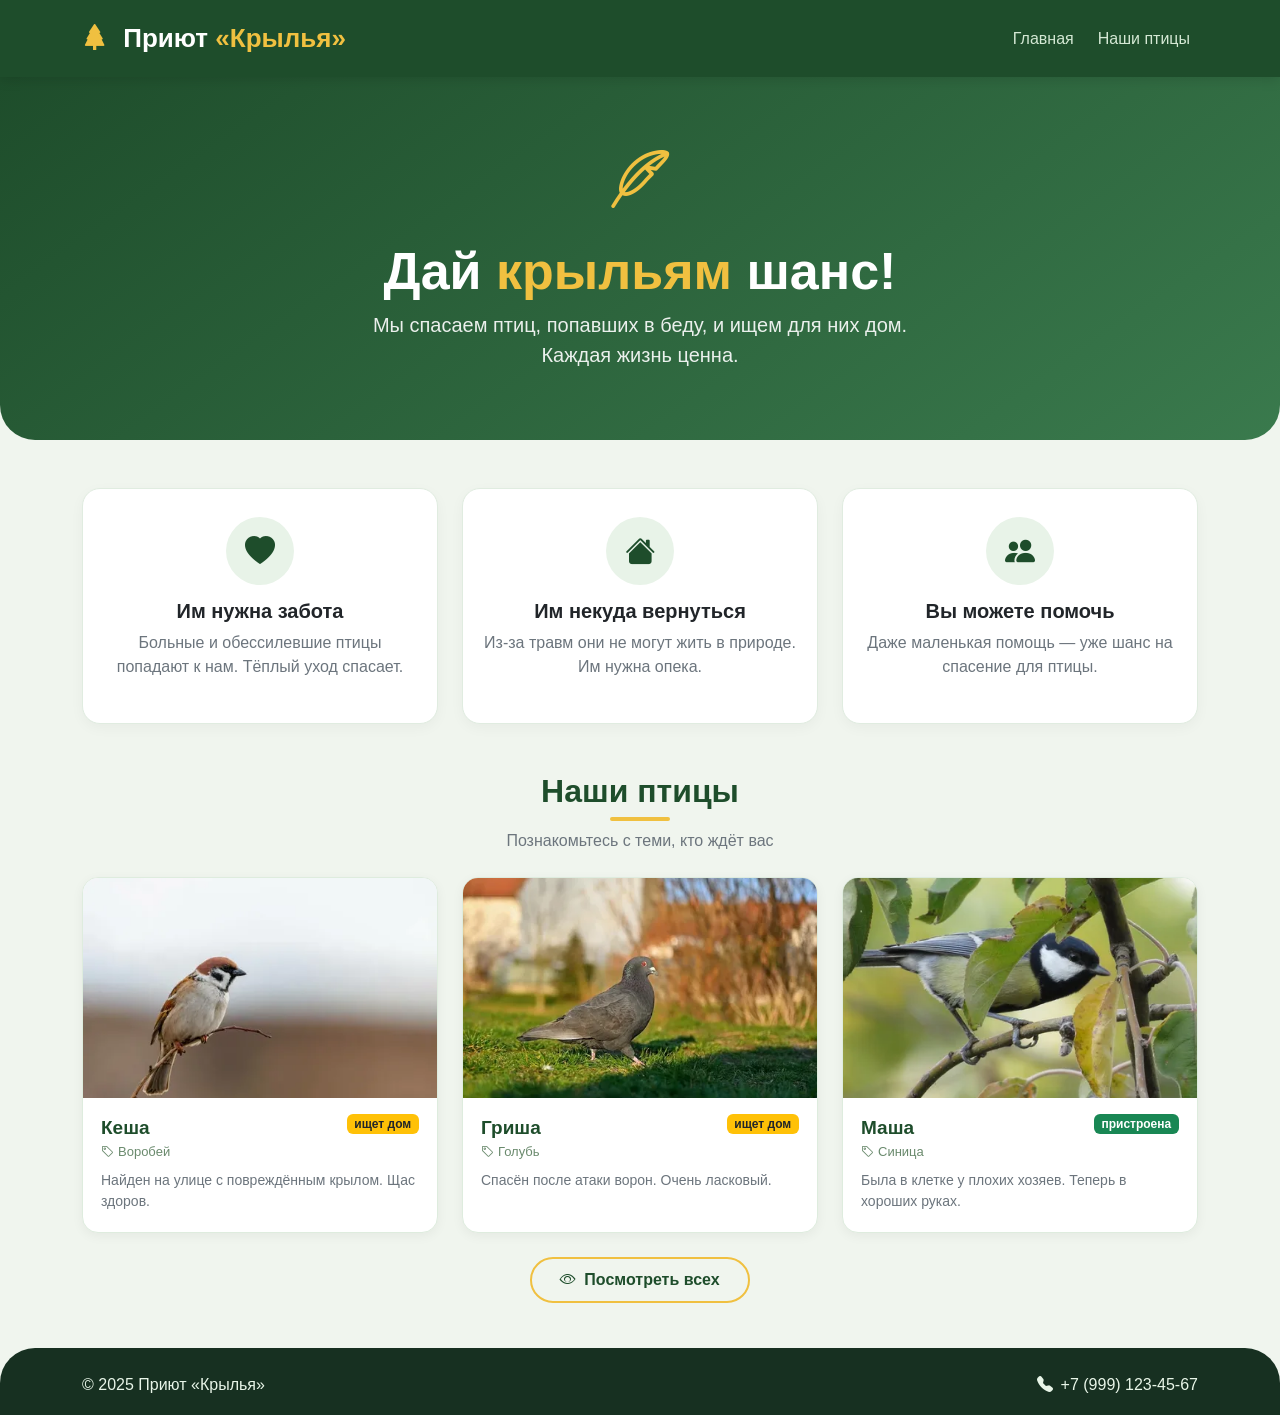
==== index.html @ db64923c "сайт для приюта птиц" ====
<!DOCTYPE html>
<html lang="ru">
<head>
    <meta charset="UTF-8" />
    <meta name="viewport" content="width=device-width, initial-scale=1.0" />
    <title>Приют для птиц «Крылья»</title>
    <link href="https://cdn.jsdelivr.net/npm/bootstrap@5.3.0/dist/css/bootstrap.min.css" rel="stylesheet" />
    <link rel="stylesheet" href="https://cdn.jsdelivr.net/npm/bootstrap-icons@1.11.0/font/bootstrap-icons.css" />
    <link rel="stylesheet" href="style.css" />
</head>
<body>

    <!-- ===== ШАПКА ===== -->
    <nav class="navbar navbar-expand-lg navbar-custom">
        <div class="container">
            <a class="navbar-brand" href="index.html">
                <i class="bi bi-tree-fill me-2" style="color: #f0c040;"></i>
                Приют <span>«Крылья»</span>
            </a>
            <button class="navbar-toggler border-0" type="button" data-bs-toggle="collapse" data-bs-target="#navMenu"
                    style="color: white; font-size: 28px;">
                <i class="bi bi-list"></i>
            </button>
            <div class="collapse navbar-collapse" id="navMenu">
                <ul class="navbar-nav ms-auto gap-2">
                    <li class="nav-item"><a class="nav-link active" href="index.html">Главная</a></li>
                    <li class="nav-item"><a class="nav-link" href="birds.html">Наши птицы</a></li>
                    
                </ul>
            </div>
        </div>
    </nav>

    <!-- ===== БАННЕР ===== -->
    <section class="banner">
        <div class="container">
            <i class="bi bi-feather" style="font-size: 58px; color: #f0c040;"></i>
            <h1 class="mt-3">Дай <span>крыльям</span> шанс!</h1>
            <p class="lead">Мы спасаем птиц, попавших в беду, и ищем для них дом.<br />Каждая жизнь ценна.</p>
            
        </div>
    </section>

    <!-- ===== ПРИЧИНЫ ПОМОЧЬ ===== -->
    <div class="container mt-5">
        <div class="row g-4 justify-content-center">
            <div class="col-md-4">
                <div class="reason-card text-center">
                    <div class="icon-circle"><i class="bi bi-heart-fill"></i></div>
                    <h5 class="fw-bold text-dark">Им нужна забота</h5>
                    <p class="text-secondary">Больные и обессилевшие птицы попадают к нам. Тёплый уход спасает.</p>
                </div>
            </div>
            <div class="col-md-4">
                <div class="reason-card text-center">
                    <div class="icon-circle"><i class="bi bi-house-fill"></i></div>
                    <h5 class="fw-bold text-dark">Им некуда вернуться</h5>
                    <p class="text-secondary">Из-за травм они не могут жить в природе. Им нужна опека.</p>
                </div>
            </div>
            <div class="col-md-4">
                <div class="reason-card text-center">
                    <div class="icon-circle"><i class="bi bi-people-fill"></i></div>
                    <h5 class="fw-bold text-dark">Вы можете помочь</h5>
                    <p class="text-secondary">Даже маленькая помощь — уже шанс на спасение для птицы.</p>
                </div>
            </div>
        </div>
    </div>

    <!-- ===== ПТИЦЫ (ПРЕВЬЮ) ===== -->
    <div class="container mt-5">
        <div class="text-center mb-4">
            <h2 class="section-title">Наши птицы</h2>
            <p class="text-secondary mt-2">Познакомьтесь с теми, кто ждёт вас</p>
        </div>

        <div class="row g-4">
            <div class="col-md-4 col-sm-6">
                <div class="bird-card card">
                    <img src="image/i.webp" alt="Воробей" />
                    <div class="card-body">
                        <div class="d-flex justify-content-between align-items-start">
                            <div>
                                <div class="bird-name">Кеша</div>
                                <div class="bird-species"><i class="bi bi-tag me-1"></i>Воробей</div>
                            </div>
                            <span class="badge bg-warning text-dark">ищет дом</span>
                        </div>
                        <p class="card-text small text-secondary mt-2">Найден на улице с повреждённым крылом. Щас здоров.</p>
                    </div>
                </div>
            </div>

            <div class="col-md-4 col-sm-6">
                <div class="bird-card card">
                    <img src="image/гол.webp" alt="Голубь" />
                    <div class="card-body">
                        <div class="d-flex justify-content-between align-items-start">
                            <div>
                                <div class="bird-name">Гриша</div>
                                <div class="bird-species"><i class="bi bi-tag me-1"></i>Голубь</div>
                            </div>
                            <span class="badge bg-warning text-dark">ищет дом</span>
                        </div>
                        <p class="card-text small text-secondary mt-2">Спасён после атаки ворон. Очень ласковый.</p>
                    </div>
                </div>
            </div>

            <div class="col-md-4 col-sm-6">
                <div class="bird-card card">
                    <img src="image/син.webp" alt="Синица" />
                    <div class="card-body">
                        <div class="d-flex justify-content-between align-items-start">
                            <div>
                                <div class="bird-name">Маша</div>
                                <div class="bird-species"><i class="bi bi-tag me-1"></i>Синица</div>
                            </div>
                            <span class="badge bg-success text-white">пристроена</span>
                        </div>
                        <p class="card-text small text-secondary mt-2">Была в клетке у плохих хозяев. Теперь в хороших руках.</p>
                    </div>
                </div>
            </div>
        </div>

        <div class="text-center mt-4">
            <a href="birds.html" class="btn btn-outline-yellow">
                <i class="bi bi-eye me-2"></i>Посмотреть всех
            </a>
        </div>
    </div>

    
    <!-- ===== ПОДВАЛ ===== -->
    <footer class="footer-custom" id="contacts">
        <div class="container">
            <div class="row align-items-center text-center text-md-start">
                <div class="col-md-4">
                    <p class="mb-0">© 2025 Приют «Крылья»</p>
                </div>
                <div class="col-md-4 text-center">
                   
                </div>
                <div class="col-md-4 text-md-end">
                    <p class="mb-0"><i class="bi bi-telephone-fill me-2"></i>+7 (999) 123-45-67</p>
                </div>
            </div>
        </div>
    </footer>

    <script src="https://cdn.jsdelivr.net/npm/bootstrap@5.3.0/dist/js/bootstrap.bundle.min.js"></script>
</body>
</html>
---- style.css ----
body {
    font-family: 'Segoe UI', Tahoma, Geneva, Verdana, sans-serif;
    background: #f0f5ee;
}

/* ===== ШАПКА ===== */
.navbar-custom {
    background: #1e4d2b;
    padding: 14px 0;
    box-shadow: 0 3px 12px rgba(0, 0, 0, 0.12);
}
.navbar-custom .navbar-brand {
    color: white;
    font-weight: 700;
    font-size: 26px;
}
.navbar-custom .navbar-brand span {
    color: #f0c040;
}
.navbar-custom .nav-link {
    color: #d4e8d4 !important;
    font-weight: 500;
    transition: 0.3s;
}
.navbar-custom .nav-link:hover {
    color: #f0c040 !important;
    transform: translateY(-2px);
}

/* ===== БАННЕР ===== */
.banner {
    background: linear-gradient(145deg, #1e4d2b, #3a7a4d);
    padding: 60px 0 50px;
    border-radius: 0 0 35px 35px;
    color: white;
    text-align: center;
}
.banner h1 {
    font-size: 52px;
    font-weight: 700;
}
.banner h1 span {
    color: #f0c040;
}
.banner .lead {
    font-size: 20px;
    opacity: 0.9;
    max-width: 600px;
    margin: 0 auto 20px;
}

/* ===== КАРТОЧКИ ПРИЧИН ===== */
.reason-card {
    background: white;
    border-radius: 18px;
    padding: 28px 20px;
    height: 100%;
    border: 1px solid #e0ece0;
    transition: 0.4s;
    box-shadow: 0 4px 14px rgba(0, 0, 0, 0.04);
}

.reason-card .icon-circle {
    width: 68px;
    height: 68px;
    background: #e8f3e8;
    border-radius: 50%;
    display: flex;
    align-items: center;
    justify-content: center;
    margin: 0 auto 14px;
    font-size: 30px;
    color: #1e4d2b;
}

/* ===== КАРТОЧКИ ПТИЦ ===== */
.bird-card {
    border-radius: 16px;
    overflow: hidden;
    border: 1px solid #deecde;
    background: white;
    box-shadow: 0 3px 12px rgba(0, 0, 0, 0.05);
    transition: 0.4s;
    height: 100%;
}
.bird-card:hover {
    transform: translateY(-6px);
    box-shadow: 0 10px 30px rgba(0, 0, 0, 0.12);
}

.bird-card img {
    width: 100%;
    height: auto;          
    aspect-ratio: 4 / 3;    
    object-fit: cover;     
    object-position: center; 
}


@media (min-width: 992px) {
    .bird-card img {
        height: 220px;      
        width: 100%;
        object-fit: cover;
    }
}


@media (max-width: 768px) {
    .bird-card img {
        height: 190px;
        width: 100%;
        object-fit: cover;
        object-position: center;
    }
}


@media (max-width: 576px) {
    .bird-card img {
        height: auto;          
        aspect-ratio: 4 / 3;  
        object-fit: cover;
        max-height: 220px;     
    }
}
.bird-card .card-body {
    padding: 16px 18px 20px;
}
.bird-card .bird-name {
    font-weight: 700;
    font-size: 19px;
    color: #1e4d2b;
}
.bird-card .bird-species {
    color: #6a8a6d;
    font-size: 13px;
}

/* ===== КНОПКИ ===== */
.btn-yellow {
    background: #f0c040;
    color: #1e4d2b;
    font-weight: 700;
    padding: 12px 38px;
    border-radius: 40px;
    border: none;
    transition: 0.4s;
}
.btn-yellow:hover {
    background: #dcb036;
    color: #1e4d2b;
    transform: scale(1.05);
    box-shadow: 0 6px 20px rgba(240, 192, 64, 0.4);
}
.btn-outline-yellow {
    border: 2px solid #f0c040;
    color: #1e4d2b;
    font-weight: 600;
    border-radius: 40px;
    padding: 9px 28px;
    background: transparent;
    transition: 0.4s;
}
.btn-outline-yellow:hover {
    background: #f0c040;
    color: #1e4d2b;
    transform: scale(1.05);
}

/* ===== ПОДВАЛ ===== */
.footer-custom {
    background: #173021;
    color: #e8f5e8;
    padding: 25px 0 18px;
    border-radius: 35px 35px 0 0;
    margin-top: 45px;
}
.footer-custom p {
    color: #e8f5e8;
}
.footer-custom a {
    color: #f0c040;
    text-decoration: none;
    transition: 0.3s;
}
.footer-custom a:hover {
    color: #ffffff;
    text-decoration: underline;
}


.bg-soft-green {
    background: #e6f1e6;
}
.section-title {
    font-weight: 700;
    color: #1e4d2b;
}
.section-title::after {
    content: '';
    display: block;
    width: 60px;
    height: 4px;
    background: #f0c040;
    border-radius: 4px;
    margin: 6px auto 0;
}

/* ===== АДАПТИВ ===== */
@media (max-width: 768px) {
    .banner h1 { font-size: 36px; }
    .banner .lead { font-size: 16px; }
    .banner { padding: 40px 0 35px; }
    .bird-card img { height: 160px; }
    .reason-card { padding: 20px 15px; }
    .btn-yellow { padding: 10px 30px; font-size: 16px; }
    .footer-custom .row { text-align: center !important; }
}
@media (max-width: 576px) {
    .banner h1 { font-size: 28px; }
    .banner { padding: 30px 0 25px; }
    .banner .lead { font-size: 14px; }
    .bird-card img { height: 180px; }
    .reason-card { padding: 16px 12px; }
    .btn-yellow { padding: 8px 20px; font-size: 14px; }
    .btn-outline-yellow { padding: 6px 18px; font-size: 14px; }
    .footer-custom .col-md-4 { margin-bottom: 8px; }
}


.bird-card img {
    width: 100%;
    height: auto;          
    aspect-ratio: 4 / 3;   
    object-fit: cover;     
    object-position: center;
}


@media (min-width: 992px) {
    .bird-card img {
        height: 220px;       
        width: 100%;
        object-fit: cover;
    }
}


@media (max-width: 768px) {
    .bird-card img {
        height: 180px;
        width: 100%;
        object-fit: cover;
    }
}


@media (max-width: 576px) {
    .bird-card img {
        height: auto;        
        object-fit: cover;
        max-height: 220px;     
    }
}
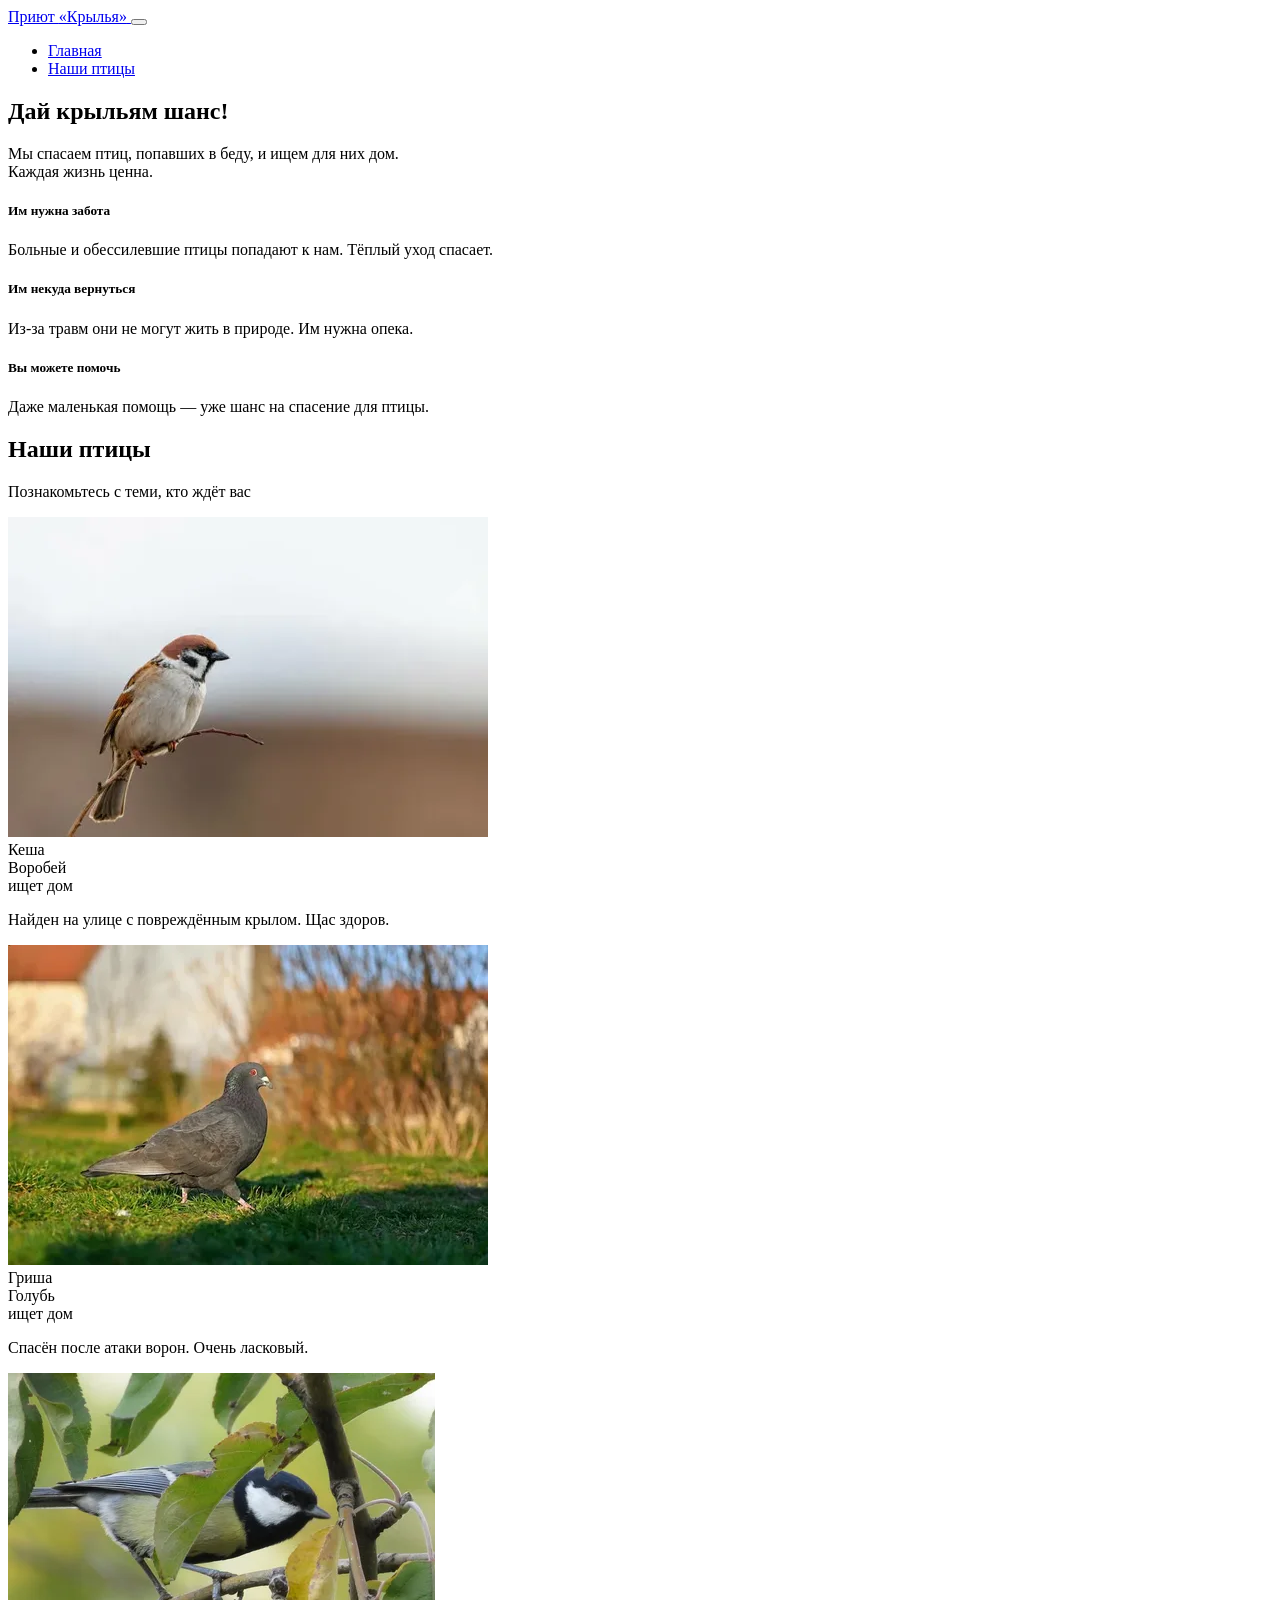
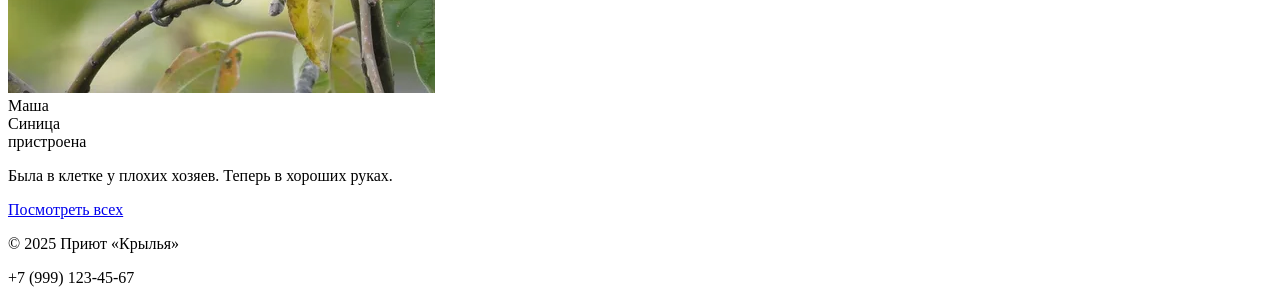
==== commit f011a543: "open graph" ====
--- a/index.html
+++ b/index.html
@@ -1,13 +1,23 @@
 <!DOCTYPE html>
 <html lang="ru">
-<head>
-    <meta charset="UTF-8" />
-    <meta name="viewport" content="width=device-width, initial-scale=1.0" />
-    <title>Приют для птиц «Крылья»</title>
-    <link href="https://cdn.jsdelivr.net/npm/bootstrap@5.3.0/dist/css/bootstrap.min.css" rel="stylesheet" />
-    <link rel="stylesheet" href="https://cdn.jsdelivr.net/npm/bootstrap-icons@1.11.0/font/bootstrap-icons.css" />
-    <link rel="stylesheet" href="style.css" />
-</head>
+    <head>
+        <meta charset="UTF-8">
+        <meta name="viewport" content="width=device-width, initial-scale=1.0">
+    
+        <!-- ===== SEO-ОПТИМИЗАЦИЯ ===== -->
+        <title>Наши птицы — Приют для птиц «Крылья»</title>
+        <meta name="description" content="Познакомьтесь с птицами, которые ищут дом в приюте «Крылья». Кеша, Гриша, Маша, Борис, Зина, Федя ждут вашей помощи!">
+        <meta name="keywords" content="птицы ищут дом, приют для птиц, Кеша воробей, Гриша голубь, Маша синица, Борис снегирь, Зина сова, Федя скворец, помощь птицам">
+        <meta name="robots" content="index, follow">
+        <meta name="author" content="Приют для птиц «Крылья»">
+    
+        <!-- ===== OPEN GRAPH (ДЛЯ СОЦСЕТЕЙ) ===== -->
+        <meta property="og:title" content="Наши птицы — Приют для птиц «Крылья»">
+        <meta property="og:description" content="Птицы из приюта «Крылья» ищут дом. Посмотрите на наших постояльцев!">
+        <meta property="og:image" content="https://sofach-ux.github.io/praktika/image/kesha.webp">
+        <meta property="og:site_name" content="Приют для птиц «Крылья»">
+        <meta property="og:type" content="website">
+        <meta property="og:url" content="https://sofach-ux.github.io/praktika/birds.html">
 <body>
 
     <!-- ===== ШАПКА ===== -->
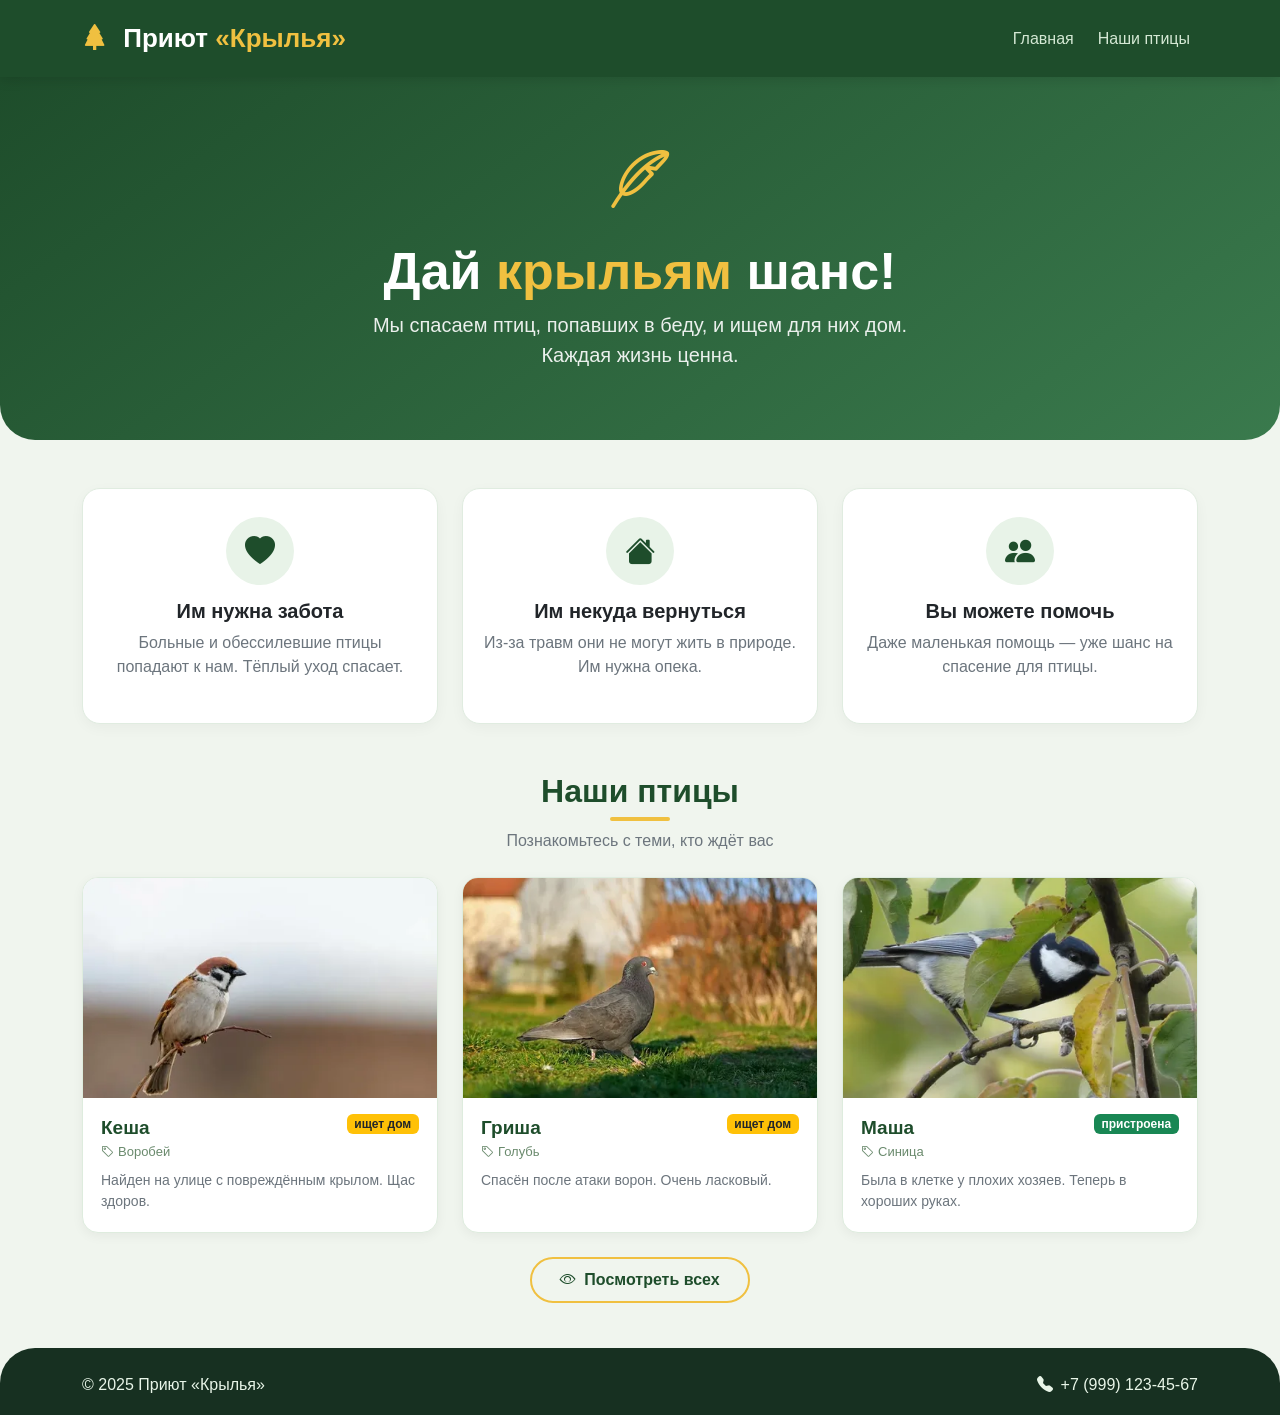
==== commit 543d1cc5: "fix" ====
--- a/index.html
+++ b/index.html
@@ -4,20 +4,23 @@
         <meta charset="UTF-8">
         <meta name="viewport" content="width=device-width, initial-scale=1.0">
     
-        <!-- ===== SEO-ОПТИМИЗАЦИЯ ===== -->
-        <title>Наши птицы — Приют для птиц «Крылья»</title>
-        <meta name="description" content="Познакомьтесь с птицами, которые ищут дом в приюте «Крылья». Кеша, Гриша, Маша, Борис, Зина, Федя ждут вашей помощи!">
-        <meta name="keywords" content="птицы ищут дом, приют для птиц, Кеша воробей, Гриша голубь, Маша синица, Борис снегирь, Зина сова, Федя скворец, помощь птицам">
+        <!-- ===== СЕО ===== -->
+        <title>Приют для птиц «Крылья» — Дай крыльям шанс!</title>
+        <meta name="description" content="Приют для птиц «Крылья» в Тольятти. Мы спасаем птиц и ищем им дом. Помогите нам!">
+        <meta name="keywords" content="приют для птиц, спасти птицу, волонтёрство, помощь животным, Тольятти">
         <meta name="robots" content="index, follow">
-        <meta name="author" content="Приют для птиц «Крылья»">
     
-        <!-- ===== OPEN GRAPH (ДЛЯ СОЦСЕТЕЙ) ===== -->
-        <meta property="og:title" content="Наши птицы — Приют для птиц «Крылья»">
-        <meta property="og:description" content="Птицы из приюта «Крылья» ищут дом. Посмотрите на наших постояльцев!">
+        <!-- ===== ДЛЯ СОЦСЕТЕЙ (ОБНОВЛЕННЫЙ) ===== -->
+        <meta property="og:title" content="Приют для птиц «Крылья»">
+        <meta property="og:description" content="Помогите птицам найти дом!">
         <meta property="og:image" content="https://sofach-ux.github.io/praktika/image/kesha.webp">
-        <meta property="og:site_name" content="Приют для птиц «Крылья»">
+        <meta property="og:url" content="https://sofach-ux.github.io/praktika/">
         <meta property="og:type" content="website">
-        <meta property="og:url" content="https://sofach-ux.github.io/praktika/birds.html">
+    
+        <link href="https://cdn.jsdelivr.net/npm/bootstrap@5.3.0/dist/css/bootstrap.min.css" rel="stylesheet">
+        <link rel="stylesheet" href="https://cdn.jsdelivr.net/npm/bootstrap-icons@1.11.0/font/bootstrap-icons.css">
+        <link rel="stylesheet" href="style.css">
+    </head>
 <body>
 
     <!-- ===== ШАПКА ===== -->
--- a/style.css
+++ b/style.css
@@ -0,0 +1,266 @@
+
+body {
+    font-family: 'Segoe UI', Tahoma, Geneva, Verdana, sans-serif;
+    background: #f0f5ee;
+}
+
+/* ===== ШАПКА ===== */
+.navbar-custom {
+    background: #1e4d2b;
+    padding: 14px 0;
+    box-shadow: 0 3px 12px rgba(0, 0, 0, 0.12);
+}
+.navbar-custom .navbar-brand {
+    color: white;
+    font-weight: 700;
+    font-size: 26px;
+}
+.navbar-custom .navbar-brand span {
+    color: #f0c040;
+}
+.navbar-custom .nav-link {
+    color: #d4e8d4 !important;
+    font-weight: 500;
+    transition: 0.3s;
+}
+.navbar-custom .nav-link:hover {
+    color: #f0c040 !important;
+    transform: translateY(-2px);
+}
+
+/* ===== БАННЕР ===== */
+.banner {
+    background: linear-gradient(145deg, #1e4d2b, #3a7a4d);
+    padding: 60px 0 50px;
+    border-radius: 0 0 35px 35px;
+    color: white;
+    text-align: center;
+}
+.banner h1 {
+    font-size: 52px;
+    font-weight: 700;
+}
+.banner h1 span {
+    color: #f0c040;
+}
+.banner .lead {
+    font-size: 20px;
+    opacity: 0.9;
+    max-width: 600px;
+    margin: 0 auto 20px;
+}
+
+/* ===== КАРТОЧКИ ПРИЧИН ===== */
+.reason-card {
+    background: white;
+    border-radius: 18px;
+    padding: 28px 20px;
+    height: 100%;
+    border: 1px solid #e0ece0;
+    transition: 0.4s;
+    box-shadow: 0 4px 14px rgba(0, 0, 0, 0.04);
+}
+
+.reason-card .icon-circle {
+    width: 68px;
+    height: 68px;
+    background: #e8f3e8;
+    border-radius: 50%;
+    display: flex;
+    align-items: center;
+    justify-content: center;
+    margin: 0 auto 14px;
+    font-size: 30px;
+    color: #1e4d2b;
+}
+
+/* ===== КАРТОЧКИ ПТИЦ ===== */
+.bird-card {
+    border-radius: 16px;
+    overflow: hidden;
+    border: 1px solid #deecde;
+    background: white;
+    box-shadow: 0 3px 12px rgba(0, 0, 0, 0.05);
+    transition: 0.4s;
+    height: 100%;
+}
+.bird-card:hover {
+    transform: translateY(-6px);
+    box-shadow: 0 10px 30px rgba(0, 0, 0, 0.12);
+}
+
+.bird-card img {
+    width: 100%;
+    height: auto;          
+    aspect-ratio: 4 / 3;    
+    object-fit: cover;     
+    object-position: center; 
+}
+
+
+@media (min-width: 992px) {
+    .bird-card img {
+        height: 220px;      
+        width: 100%;
+        object-fit: cover;
+    }
+}
+
+
+@media (max-width: 768px) {
+    .bird-card img {
+        height: 190px;
+        width: 100%;
+        object-fit: cover;
+        object-position: center;
+    }
+}
+
+
+@media (max-width: 576px) {
+    .bird-card img {
+        height: auto;          
+        aspect-ratio: 4 / 3;  
+        object-fit: cover;
+        max-height: 220px;     
+    }
+}
+.bird-card .card-body {
+    padding: 16px 18px 20px;
+}
+.bird-card .bird-name {
+    font-weight: 700;
+    font-size: 19px;
+    color: #1e4d2b;
+}
+.bird-card .bird-species {
+    color: #6a8a6d;
+    font-size: 13px;
+}
+
+/* ===== КНОПКИ ===== */
+.btn-yellow {
+    background: #f0c040;
+    color: #1e4d2b;
+    font-weight: 700;
+    padding: 12px 38px;
+    border-radius: 40px;
+    border: none;
+    transition: 0.4s;
+}
+.btn-yellow:hover {
+    background: #dcb036;
+    color: #1e4d2b;
+    transform: scale(1.05);
+    box-shadow: 0 6px 20px rgba(240, 192, 64, 0.4);
+}
+.btn-outline-yellow {
+    border: 2px solid #f0c040;
+    color: #1e4d2b;
+    font-weight: 600;
+    border-radius: 40px;
+    padding: 9px 28px;
+    background: transparent;
+    transition: 0.4s;
+}
+.btn-outline-yellow:hover {
+    background: #f0c040;
+    color: #1e4d2b;
+    transform: scale(1.05);
+}
+
+/* ===== ПОДВАЛ ===== */
+.footer-custom {
+    background: #173021;
+    color: #e8f5e8;
+    padding: 25px 0 18px;
+    border-radius: 35px 35px 0 0;
+    margin-top: 45px;
+}
+.footer-custom p {
+    color: #e8f5e8;
+}
+.footer-custom a {
+    color: #f0c040;
+    text-decoration: none;
+    transition: 0.3s;
+}
+.footer-custom a:hover {
+    color: #ffffff;
+    text-decoration: underline;
+}
+
+
+.bg-soft-green {
+    background: #e6f1e6;
+}
+.section-title {
+    font-weight: 700;
+    color: #1e4d2b;
+}
+.section-title::after {
+    content: '';
+    display: block;
+    width: 60px;
+    height: 4px;
+    background: #f0c040;
+    border-radius: 4px;
+    margin: 6px auto 0;
+}
+
+/* ===== АДАПТИВ ===== */
+@media (max-width: 768px) {
+    .banner h1 { font-size: 36px; }
+    .banner .lead { font-size: 16px; }
+    .banner { padding: 40px 0 35px; }
+    .bird-card img { height: 160px; }
+    .reason-card { padding: 20px 15px; }
+    .btn-yellow { padding: 10px 30px; font-size: 16px; }
+    .footer-custom .row { text-align: center !important; }
+}
+@media (max-width: 576px) {
+    .banner h1 { font-size: 28px; }
+    .banner { padding: 30px 0 25px; }
+    .banner .lead { font-size: 14px; }
+    .bird-card img { height: 180px; }
+    .reason-card { padding: 16px 12px; }
+    .btn-yellow { padding: 8px 20px; font-size: 14px; }
+    .btn-outline-yellow { padding: 6px 18px; font-size: 14px; }
+    .footer-custom .col-md-4 { margin-bottom: 8px; }
+}
+
+
+.bird-card img {
+    width: 100%;
+    height: auto;          
+    aspect-ratio: 4 / 3;   
+    object-fit: cover;     
+    object-position: center;
+}
+
+
+@media (min-width: 992px) {
+    .bird-card img {
+        height: 220px;       
+        width: 100%;
+        object-fit: cover;
+    }
+}
+
+
+@media (max-width: 768px) {
+    .bird-card img {
+        height: 180px;
+        width: 100%;
+        object-fit: cover;
+    }
+}
+
+
+@media (max-width: 576px) {
+    .bird-card img {
+        height: auto;        
+        object-fit: cover;
+        max-height: 220px;     
+    }
+}
